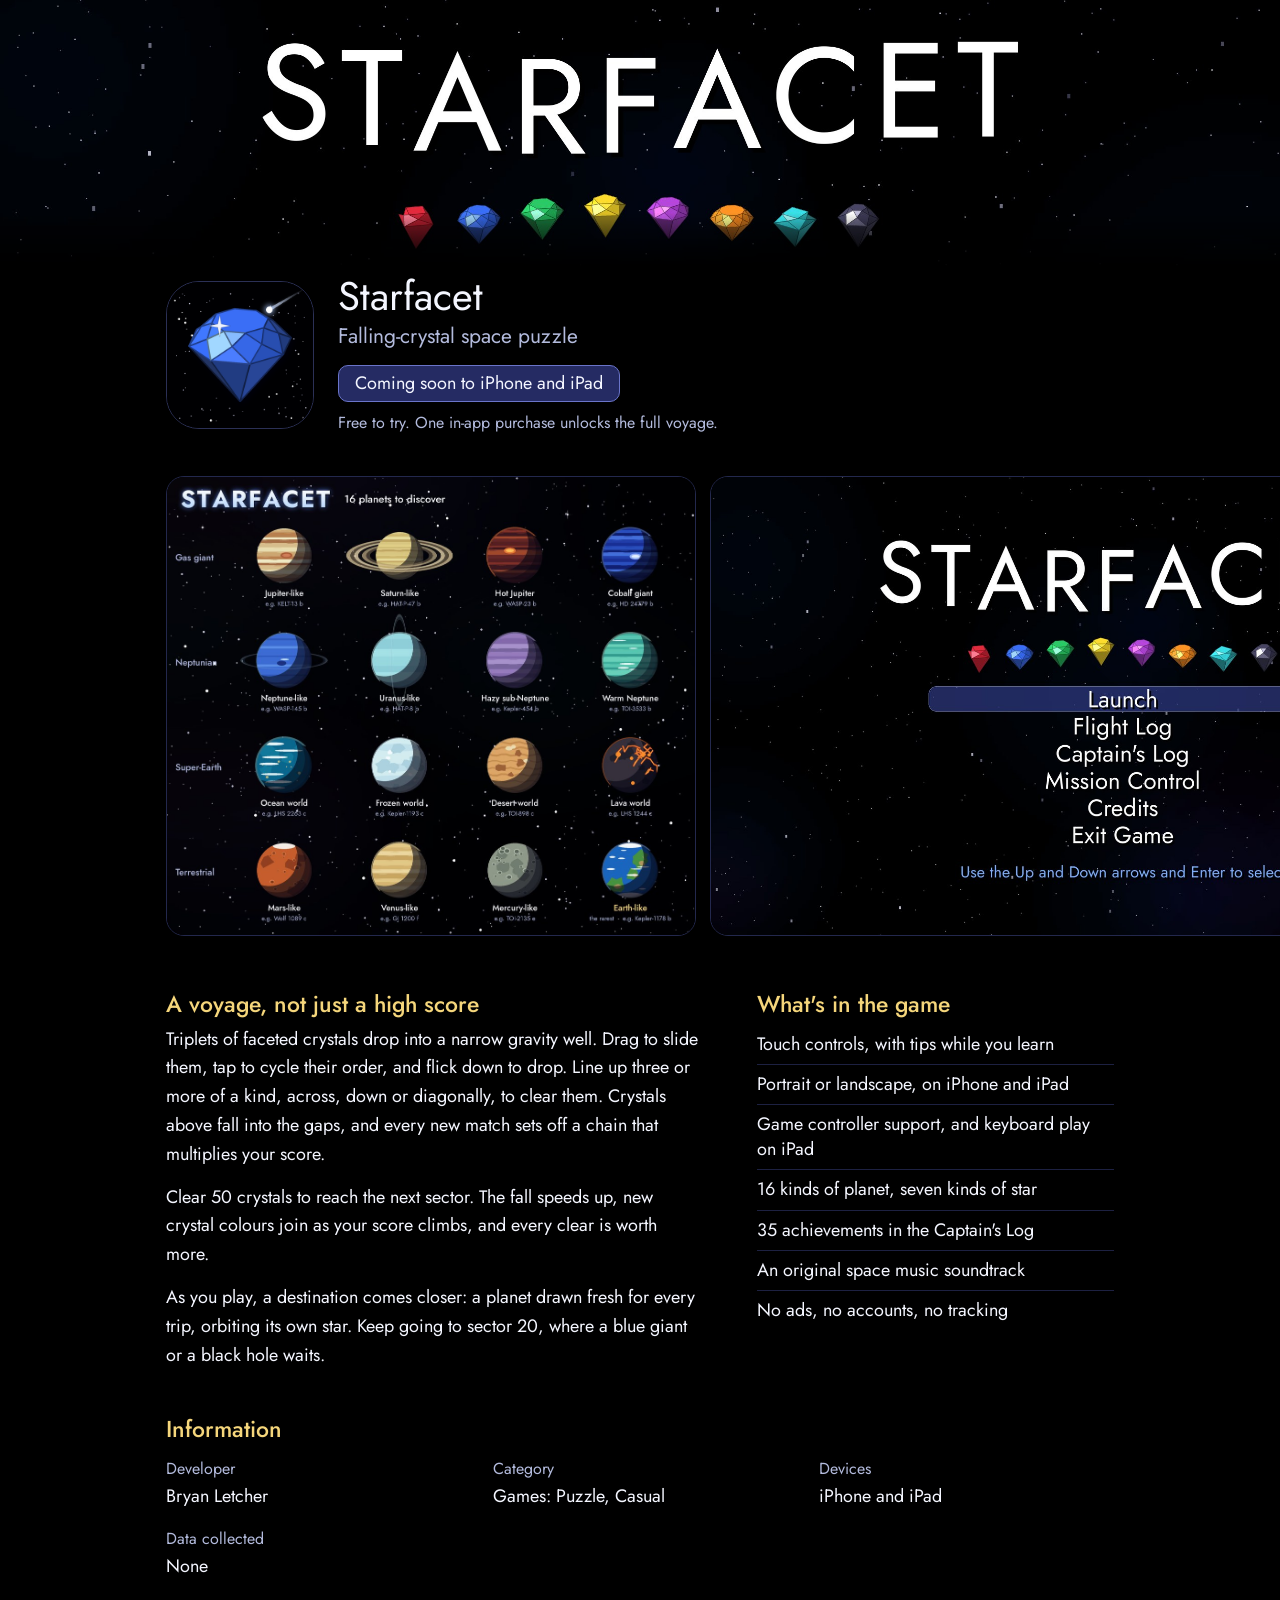
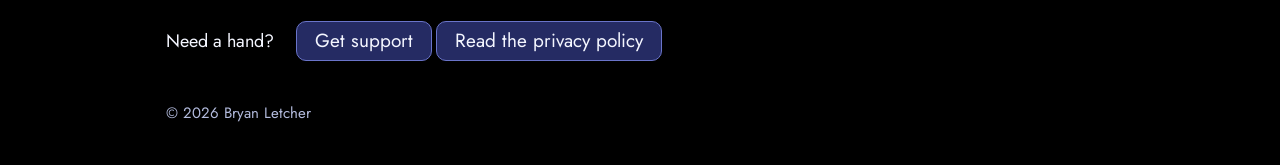
==== index.html @ 39994b85 "Add the Starfacet website: home, support and privacy pages" ====
<!doctype html>
<html lang="en">
<head>
<meta charset="utf-8">
<meta name="viewport" content="width=device-width, initial-scale=1">
<title>Starfacet</title>
<meta name="description" content="Starfacet, a falling-crystal puzzle game on a voyage through deep space. Coming soon to iPhone and iPad.">
<meta name="theme-color" content="#000000">
<meta property="og:title" content="Starfacet">
<meta property="og:description" content="A falling-crystal puzzle game on a voyage through deep space.">
<meta property="og:type" content="website">
<meta property="og:url" content="https://panthros.github.io/starfacet-support/">
<meta property="og:image" content="https://panthros.github.io/starfacet-support/assets/title-art.jpg">
<link rel="icon" type="image/png" href="assets/icon.png">
<link rel="apple-touch-icon" href="apple-touch-icon.png">
<link rel="stylesheet" href="assets/site.css">
</head>
<body>
<div class="hero">
  <img src="assets/title-art.jpg" width="2552" height="530" alt="The Starfacet wordmark above a row of eight faceted crystals, on a field of stars.">
</div>

<main>
  <div class="wrap">
    <header class="app">
      <img class="icon" src="assets/icon.png" width="180" height="180" alt="">
      <div>
        <h1>Starfacet</h1>
        <p class="subtitle">Falling-crystal space puzzle</p>
        <p class="status">Coming soon to iPhone and iPad</p>
        <p class="terms">Free to try. One in-app purchase unlocks the full voyage.</p>
      </div>
    </header>
  </div>

  <div class="gallery" tabindex="0" role="group" aria-label="Pictures from Starfacet. Scroll sideways to see them all.">
    <img src="assets/planets.jpg" width="1153" height="1000" loading="lazy" alt="Sheet of the 16 kinds of planet to discover, from Jupiter-like gas giants to the rare Earth-like world.">
    <img src="assets/title-screen.jpg" width="1622" height="900" loading="lazy" alt="The Starfacet title screen, with Launch selected in the menu.">
    <img src="assets/exoplanets.jpg" width="2893" height="900" loading="lazy" alt="The four kinds of exoplanet: gas giant, Neptunian, super-Earth and terrestrial.">
    <img src="assets/stars.jpg" width="2970" height="900" loading="lazy" alt="The seven kinds of star, hottest to coolest, from blue-violet O-type to red M-type.">
  </div>

  <div class="wrap">
    <div class="about">
      <div>
        <h2>A voyage, not just a high score</h2>
        <p>Triplets of faceted crystals drop into a narrow gravity well. Drag to slide them, tap to cycle their order, and flick down to drop. Line up three or more of a kind, across, down or diagonally, to clear them. Crystals above fall into the gaps, and every new match sets off a chain that multiplies your score.</p>
        <p>Clear 50 crystals to reach the next sector. The fall speeds up, new crystal colours join as your score climbs, and every clear is worth more.</p>
        <p>As you play, a destination comes closer: a planet drawn fresh for every trip, orbiting its own star. Keep going to sector 20, where a blue giant or a black hole waits.</p>
      </div>
      <div>
        <h2>What's in the game</h2>
        <ul>
          <li>Touch controls, with tips while you learn</li>
          <li>Portrait or landscape, on iPhone and iPad</li>
          <li>Game controller support, and keyboard play on iPad</li>
          <li>16 kinds of planet, seven kinds of star</li>
          <li>35 achievements in the Captain's Log</li>
          <li>An original space music soundtrack</li>
          <li>No ads, no accounts, no tracking</li>
        </ul>
      </div>
    </div>

    <section class="info">
      <h2>Information</h2>
      <dl>
        <div><dt>Developer</dt><dd>Bryan Letcher</dd></div>
        <div><dt>Category</dt><dd>Games: Puzzle, Casual</dd></div>
        <div><dt>Devices</dt><dd>iPhone and iPad</dd></div>
        <div><dt>Data collected</dt><dd>None</dd></div>
      </dl>
    </section>

    <nav class="help" aria-label="Help">
      <p>Need a hand?</p>
      <ul class="menu">
        <li><a href="support.html">Get support</a></li>
        <li><a href="privacy.html">Read the privacy policy</a></li>
      </ul>
    </nav>

    <footer>&copy; 2026 Bryan Letcher</footer>
  </div>
</main>
</body>
</html>
---- assets/site.css ----
@font-face { font-family:"Jost"; src:url("fonts/Jost-Variable.ttf") format("truetype"); font-weight:100 900; font-display:swap; }
:root { --space:#000; --menu:#252b63; --menu-line:#6a74c9; --text:#f4f6ff; --dim:#b3bbdd; --link:#8fb2ff; --gold:#f5d67b; }
* { box-sizing:border-box; }
html { background:var(--space); color-scheme:dark; }
body { margin:0; background:var(--space); color:var(--text); font:400 18px/1.6 "Jost", -apple-system, "Segoe UI", Roboto, Arial, sans-serif; }
img { display:block; max-width:100%; }
a { color:var(--link); }
:focus-visible { outline:2px solid var(--gold); outline-offset:3px; }
.wrap { max-width:980px; margin:0 auto; padding:0 16px; }

/* Links read like the game's title menu: the current line sits on the navy bar. */
.menu { display:flex; flex-wrap:wrap; gap:4px; margin:0; padding:0; list-style:none; }
.menu a { display:block; padding:4px 18px; border:1px solid transparent; border-radius:10px; color:var(--text); font-size:19px; text-decoration:none; }
.menu a:hover, .menu a[aria-current] { background:var(--menu); border-color:var(--menu-line); }

.bar { display:flex; flex-wrap:wrap; align-items:center; justify-content:space-between; gap:8px 24px; padding-top:20px; padding-bottom:12px; }
.wordmark { color:var(--text); font-weight:300; font-size:24px; letter-spacing:.3em; text-decoration:none; }
.bar .menu a { font-size:17px; padding:2px 14px; }

.hero { position:relative; }
.hero img { width:100%; height:auto; min-height:112px; object-fit:cover; -webkit-mask-image:linear-gradient(#000 80%, transparent); mask-image:linear-gradient(#000 80%, transparent); }

.app { display:grid; grid-template-columns:auto 1fr; gap:24px; align-items:center; margin-top:8px; }
.app .icon { width:148px; height:148px; border-radius:33px; border:1px solid #2b3056; }
.app h1 { margin:0; font-weight:400; font-size:40px; line-height:1.1; }
.app .subtitle { margin:2px 0 0; color:var(--dim); font-size:21px; }
.status { display:inline-block; margin:12px 0 0; padding:3px 16px; background:var(--menu); border:1px solid var(--menu-line); border-radius:10px; }
.terms { margin:8px 0 0; color:var(--dim); font-size:16px; }

.gallery { display:flex; gap:14px; margin:40px 0 0; padding:0 max(16px, calc((100vw - 948px) / 2)) 14px; overflow-x:auto; scroll-snap-type:x proximity; scroll-padding:0 max(16px, calc((100vw - 948px) / 2)); }
.gallery img { flex:none; width:auto; max-width:none; height:clamp(240px, 46vw, 460px); border-radius:18px; border:1px solid #23284d; scroll-snap-align:start; }

.about { display:grid; grid-template-columns:minmax(0, 3fr) minmax(0, 2fr); gap:32px 56px; margin-top:40px; }
.about h2, .info h2, .page h2 { margin:32px 0 6px; font-weight:500; font-size:23px; line-height:1.25; color:var(--gold); }
.about > div > h2:first-child { margin-top:0; }
.about p { margin:0 0 14px; max-width:62ch; }
.about ul { margin:0; padding:0; list-style:none; }
.about li { padding:7px 0; line-height:1.4; border-bottom:1px solid #1d2142; }
.about li:last-child { border-bottom:0; }

.info { margin-top:32px; }
.info dl { display:grid; grid-template-columns:repeat(auto-fit, minmax(220px, 1fr)); gap:16px 32px; margin:12px 0 0; }
.info dt { color:var(--dim); font-size:16px; }
.info dd { margin:0; }

.help { display:flex; flex-wrap:wrap; align-items:center; gap:4px 12px; margin-top:40px; }
.help p { margin:0 10px 0 0; }
.help .menu a { background:var(--menu); border-color:var(--menu-line); }
.help .menu a:hover { background:#333b82; }
footer { margin:40px 0 0; padding-bottom:40px; color:var(--dim); font-size:15px; }

.page { max-width:720px; }
.page h1 { margin:20px 0 8px; font-weight:400; font-size:36px; line-height:1.15; }
.page p { max-width:68ch; }
.page .date { color:var(--dim); font-size:16px; }

@media (max-width:720px) {
  body { font-size:17px; }
  .app { gap:16px; }
  .app .icon { width:96px; height:96px; border-radius:22px; }
  .app h1 { font-size:30px; }
  .app .subtitle { font-size:18px; }
  .about { grid-template-columns:minmax(0, 1fr); }
  .wordmark { font-size:20px; }
}
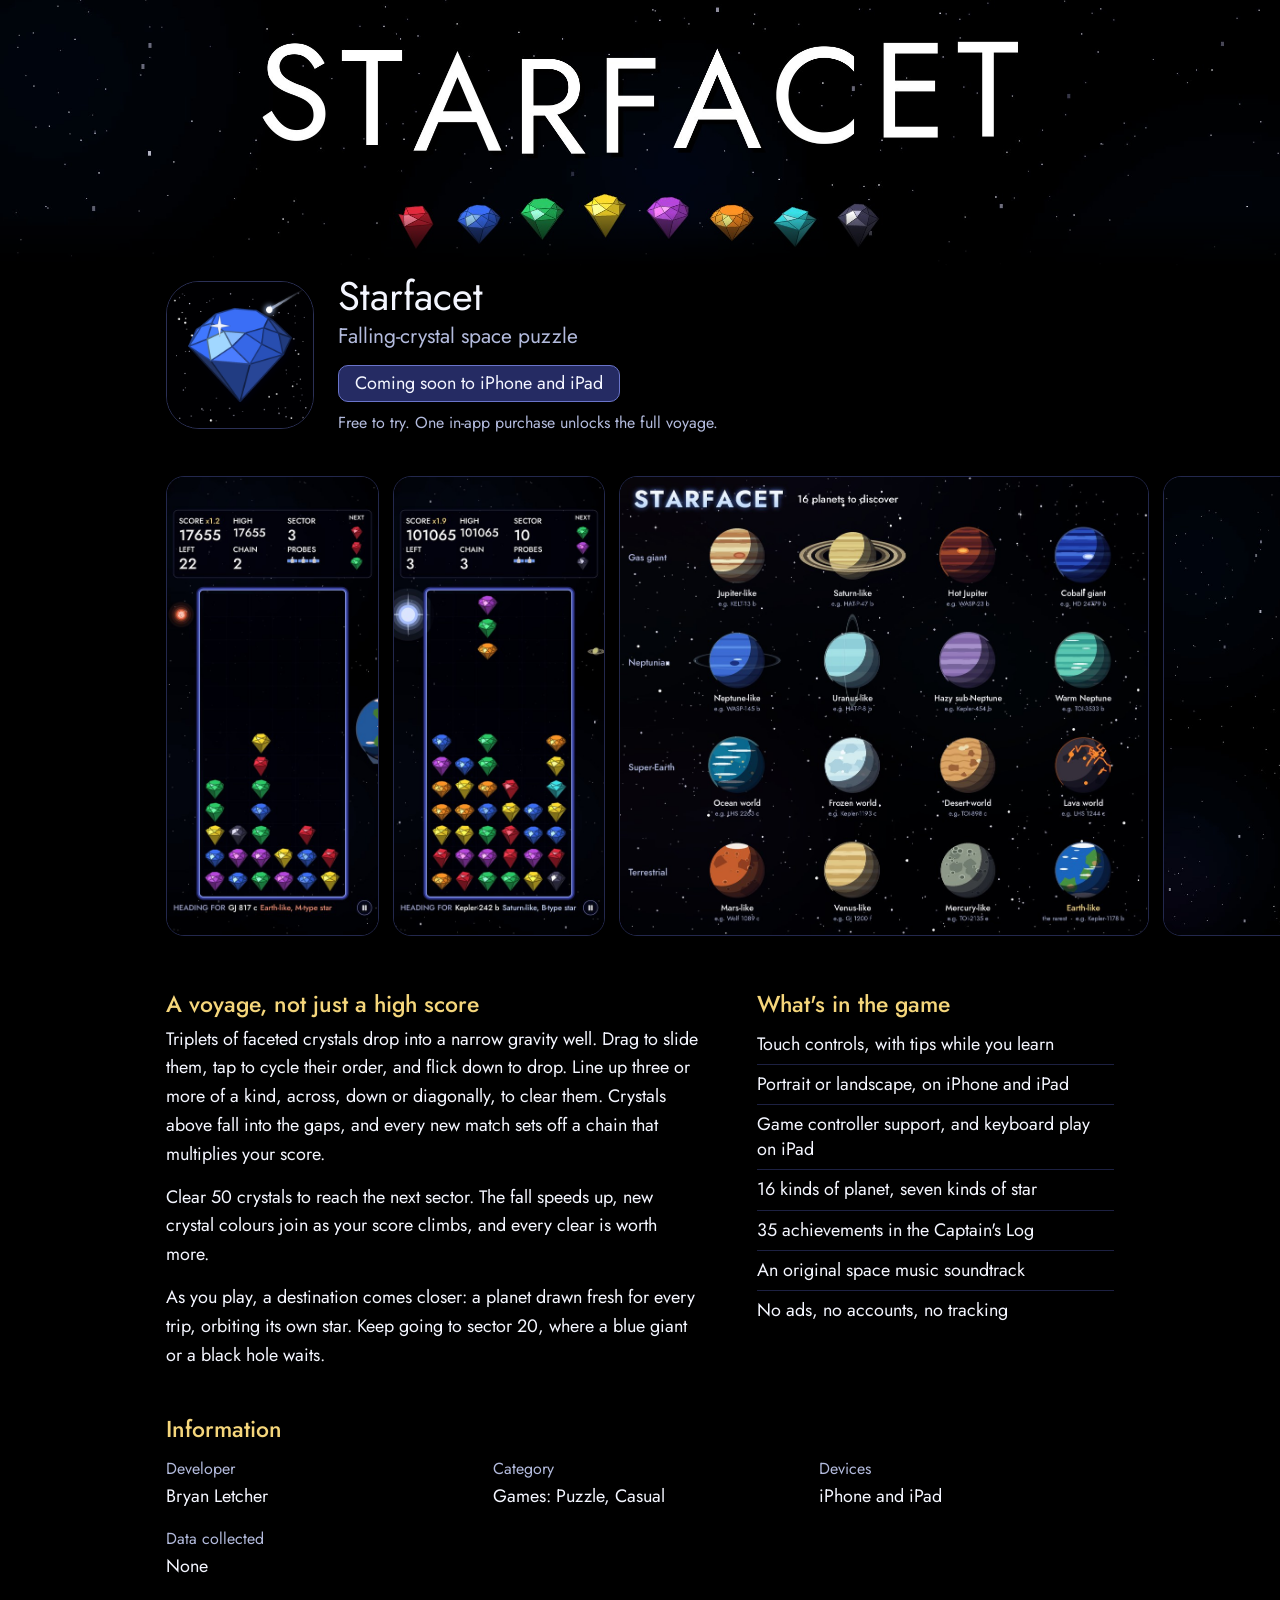
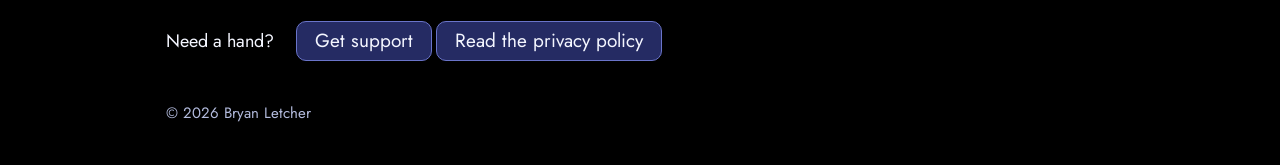
==== commit 23ddbde9: "Add two gameplay screenshots to the home page gallery" ====
--- a/index.html
+++ b/index.html
@@ -34,6 +34,8 @@
   </div>
 
   <div class="gallery" tabindex="0" role="group" aria-label="Pictures from Starfacet. Scroll sideways to see them all.">
+    <img src="assets/gameplay-sector-3.jpg" width="460" height="1000" alt="Starfacet in play on iPhone at sector 3: rows of faceted crystals in the gravity well, a red star on one side and an Earth-like planet coming into view on the other.">
+    <img src="assets/gameplay-sector-10.jpg" width="460" height="1000" alt="Starfacet in play on iPhone at sector 10: a tall stack of crystals in eight colours, a triplet falling from the top, with a blue star and a ringed planet beside the well.">
     <img src="assets/planets.jpg" width="1153" height="1000" loading="lazy" alt="Sheet of the 16 kinds of planet to discover, from Jupiter-like gas giants to the rare Earth-like world.">
     <img src="assets/title-screen.jpg" width="1622" height="900" loading="lazy" alt="The Starfacet title screen, with Launch selected in the menu.">
     <img src="assets/exoplanets.jpg" width="2893" height="900" loading="lazy" alt="The four kinds of exoplanet: gas giant, Neptunian, super-Earth and terrestrial.">
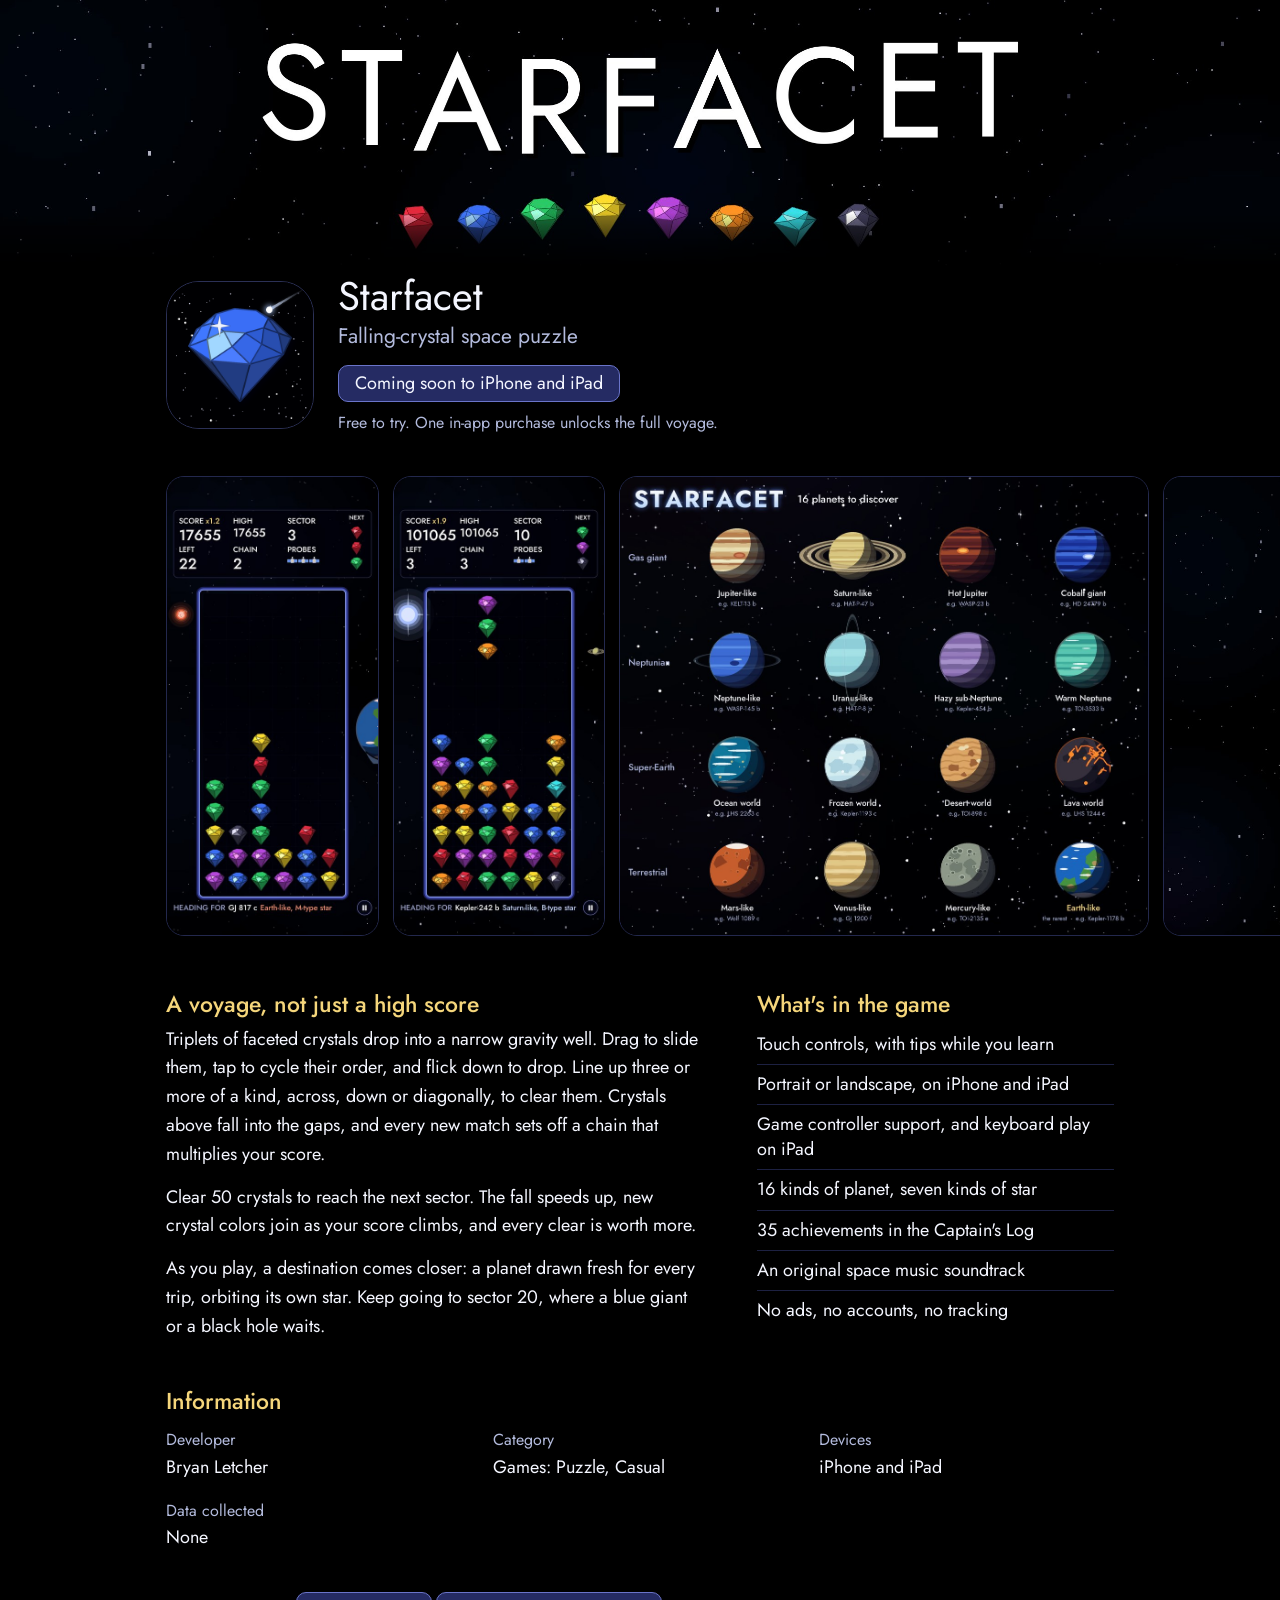
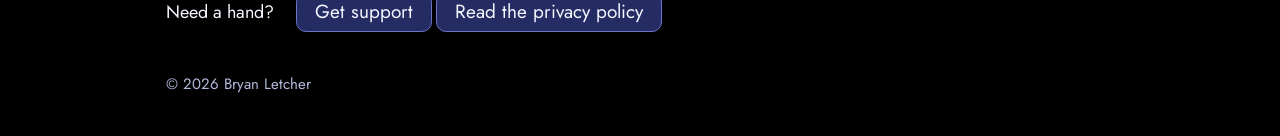
==== commit d4d6e88d: "American English spelling: color, gray, center, catalog and others Comments, documents and on-screen" ====
--- a/index.html
+++ b/index.html
@@ -9,8 +9,8 @@
 <meta property="og:title" content="Starfacet">
 <meta property="og:description" content="A falling-crystal puzzle game on a voyage through deep space.">
 <meta property="og:type" content="website">
-<meta property="og:url" content="https://panthros.github.io/starfacet-support/">
-<meta property="og:image" content="https://panthros.github.io/starfacet-support/assets/title-art.jpg">
+<meta property="og:url" content="https://starfacet.bryanletcher.com/">
+<meta property="og:image" content="https://starfacet.bryanletcher.com/assets/title-art.jpg">
 <link rel="icon" type="image/png" href="assets/icon.png">
 <link rel="apple-touch-icon" href="apple-touch-icon.png">
 <link rel="stylesheet" href="assets/site.css">
@@ -35,7 +35,7 @@
 
   <div class="gallery" tabindex="0" role="group" aria-label="Pictures from Starfacet. Scroll sideways to see them all.">
     <img src="assets/gameplay-sector-3.jpg" width="460" height="1000" alt="Starfacet in play on iPhone at sector 3: rows of faceted crystals in the gravity well, a red star on one side and an Earth-like planet coming into view on the other.">
-    <img src="assets/gameplay-sector-10.jpg" width="460" height="1000" alt="Starfacet in play on iPhone at sector 10: a tall stack of crystals in eight colours, a triplet falling from the top, with a blue star and a ringed planet beside the well.">
+    <img src="assets/gameplay-sector-10.jpg" width="460" height="1000" alt="Starfacet in play on iPhone at sector 10: a tall stack of crystals in eight colors, a triplet falling from the top, with a blue star and a ringed planet beside the well.">
     <img src="assets/planets.jpg" width="1153" height="1000" loading="lazy" alt="Sheet of the 16 kinds of planet to discover, from Jupiter-like gas giants to the rare Earth-like world.">
     <img src="assets/title-screen.jpg" width="1622" height="900" loading="lazy" alt="The Starfacet title screen, with Launch selected in the menu.">
     <img src="assets/exoplanets.jpg" width="2893" height="900" loading="lazy" alt="The four kinds of exoplanet: gas giant, Neptunian, super-Earth and terrestrial.">
@@ -47,7 +47,7 @@
       <div>
         <h2>A voyage, not just a high score</h2>
         <p>Triplets of faceted crystals drop into a narrow gravity well. Drag to slide them, tap to cycle their order, and flick down to drop. Line up three or more of a kind, across, down or diagonally, to clear them. Crystals above fall into the gaps, and every new match sets off a chain that multiplies your score.</p>
-        <p>Clear 50 crystals to reach the next sector. The fall speeds up, new crystal colours join as your score climbs, and every clear is worth more.</p>
+        <p>Clear 50 crystals to reach the next sector. The fall speeds up, new crystal colors join as your score climbs, and every clear is worth more.</p>
         <p>As you play, a destination comes closer: a planet drawn fresh for every trip, orbiting its own star. Keep going to sector 20, where a blue giant or a black hole waits.</p>
       </div>
       <div>
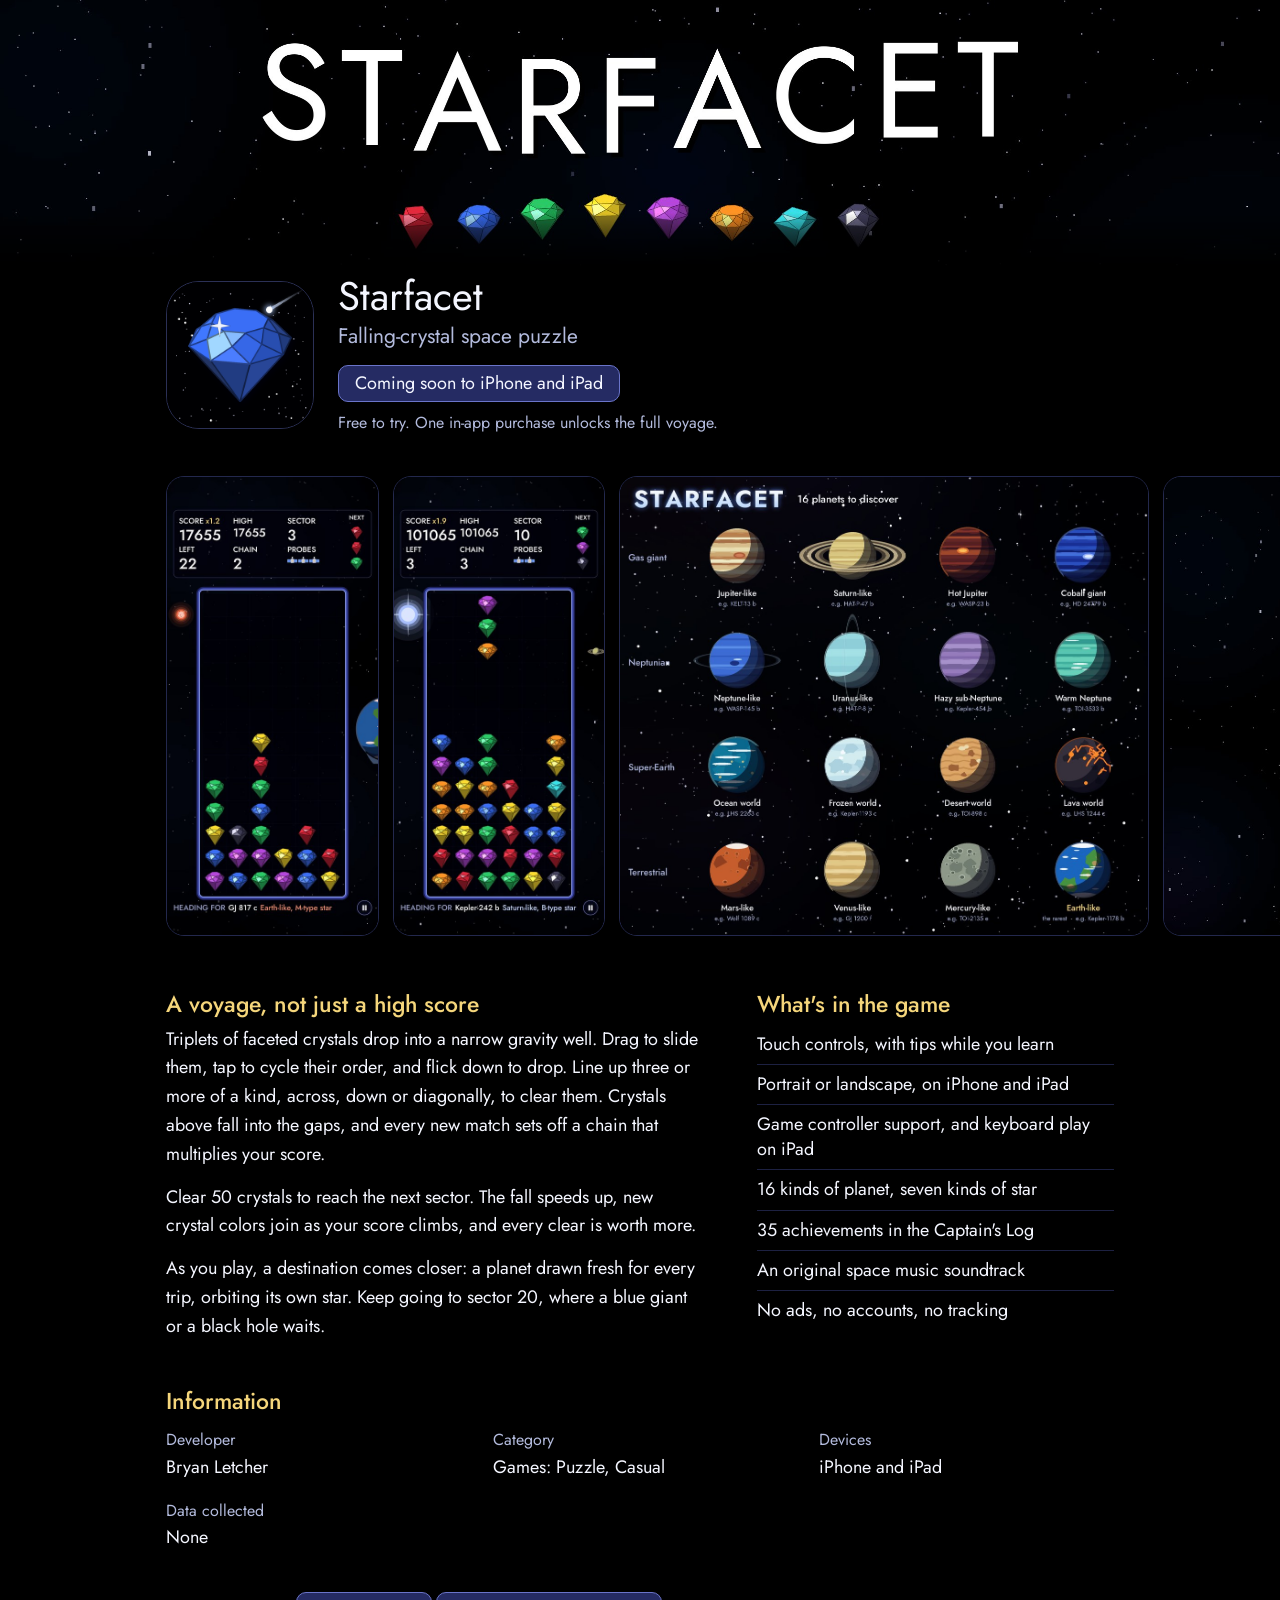
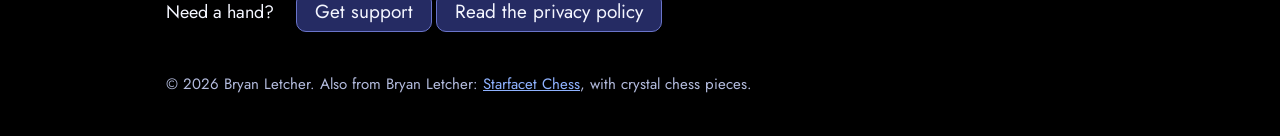
==== commit 55e0efae: "Starfacet Chess pages: home, support and privacy under chess/, and a link from Starfacet's home page" ====
--- a/index.html
+++ b/index.html
@@ -82,7 +82,7 @@
       </ul>
     </nav>
 
-    <footer>&copy; 2026 Bryan Letcher</footer>
+    <footer>&copy; 2026 Bryan Letcher. Also from Bryan Letcher: <a href="chess/">Starfacet Chess</a>, with crystal chess pieces.</footer>
   </div>
 </main>
 </body>
